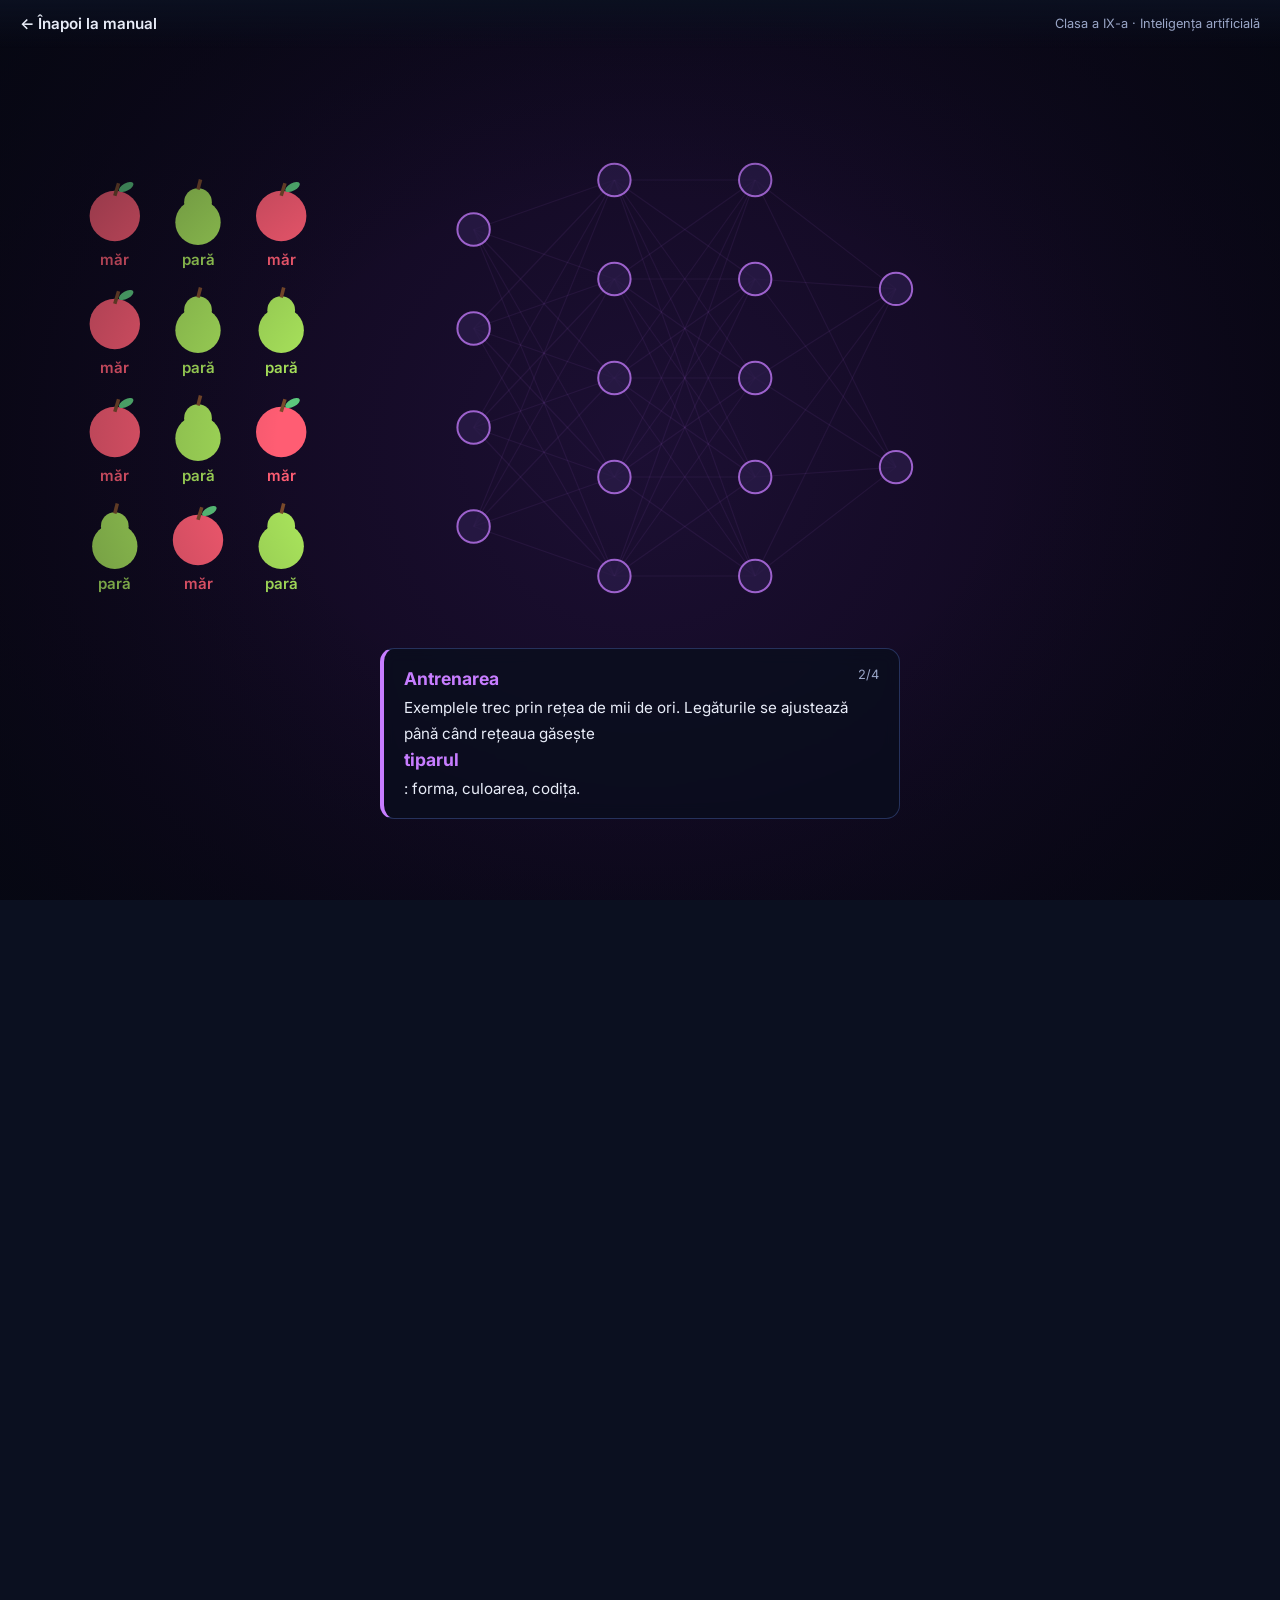
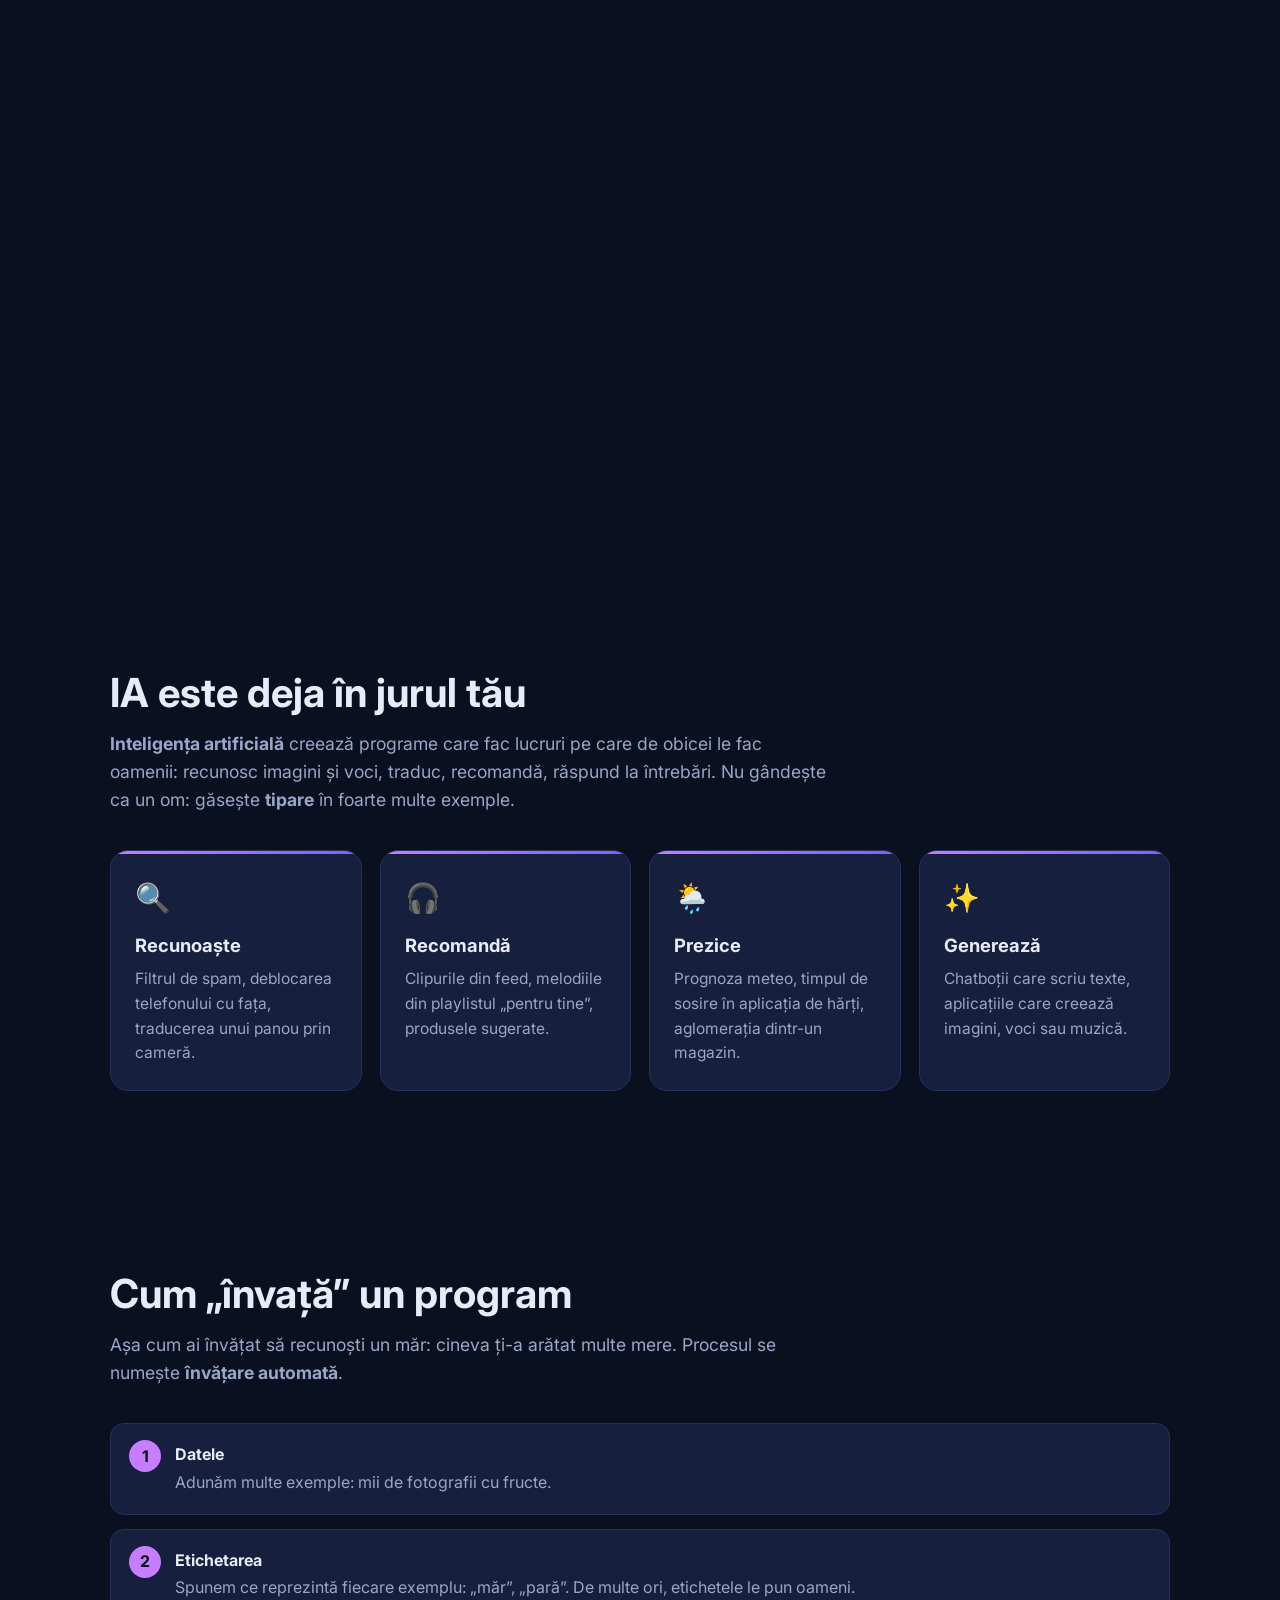
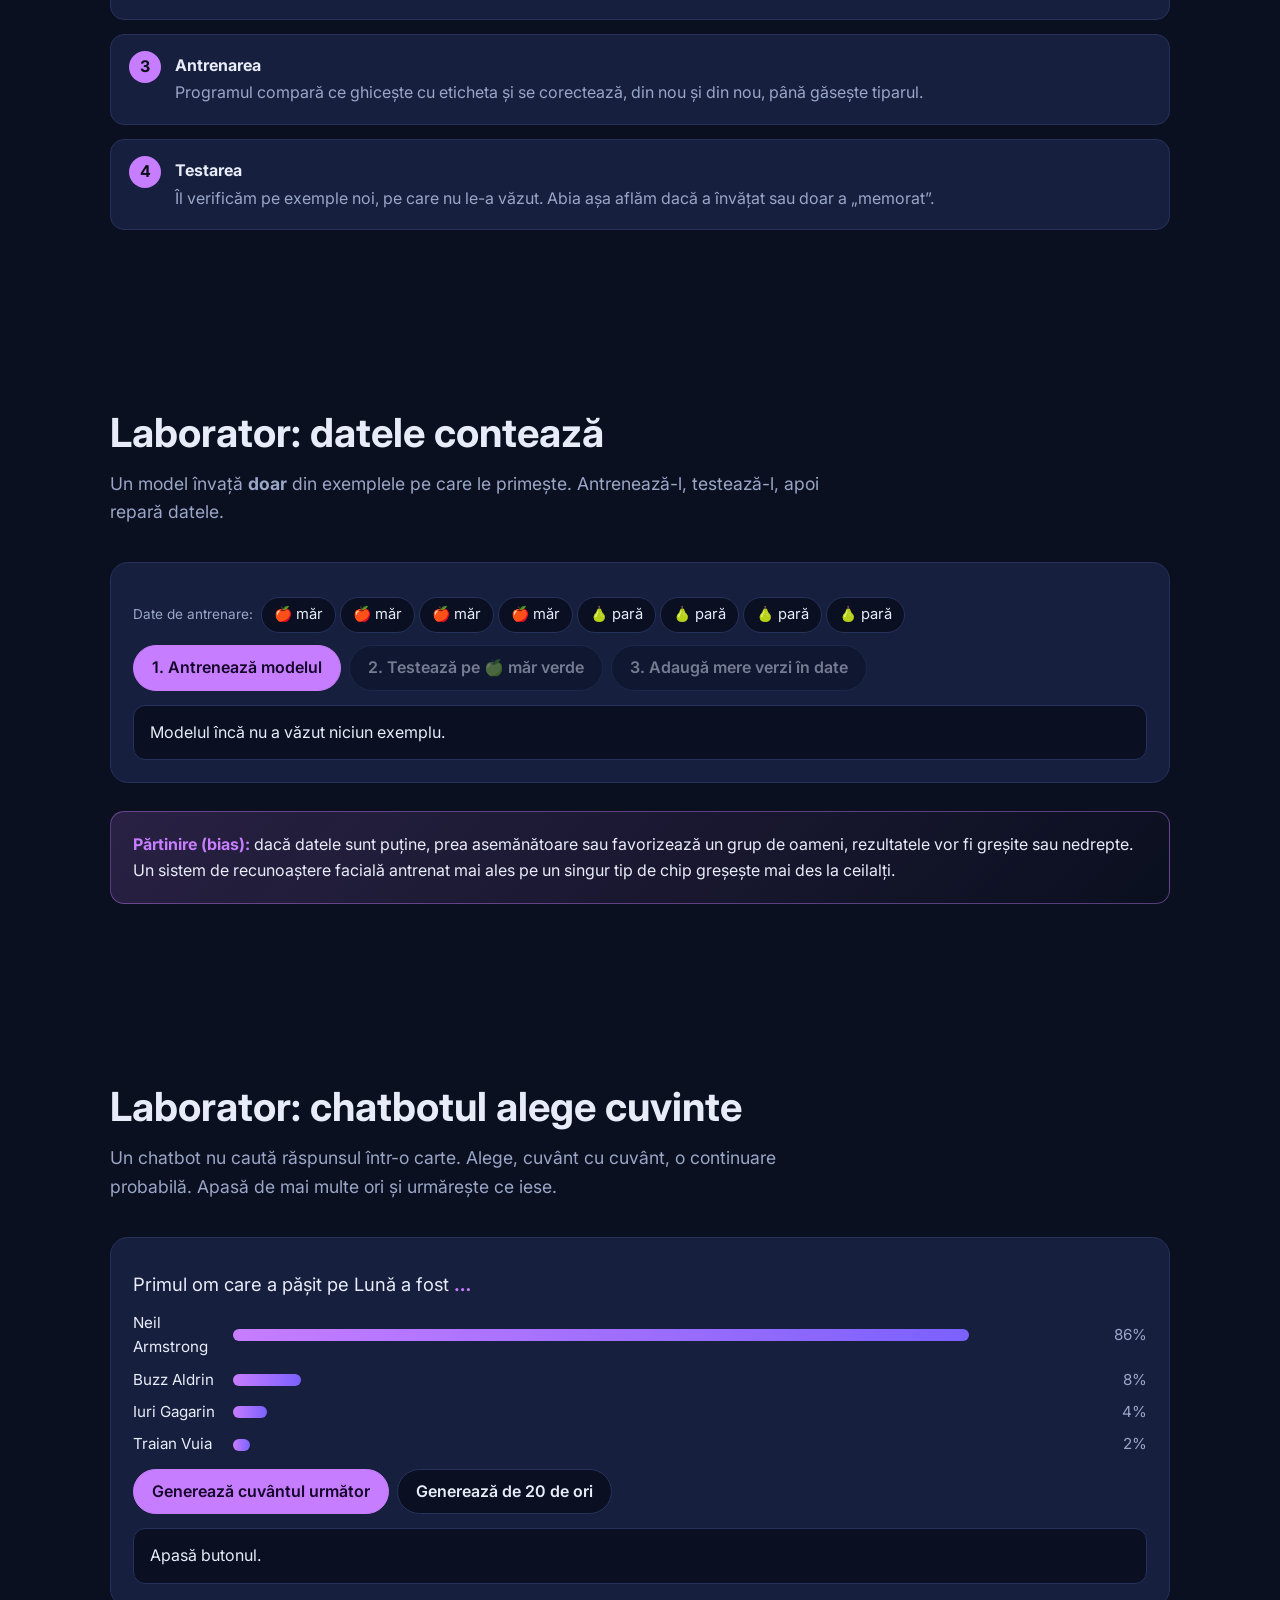
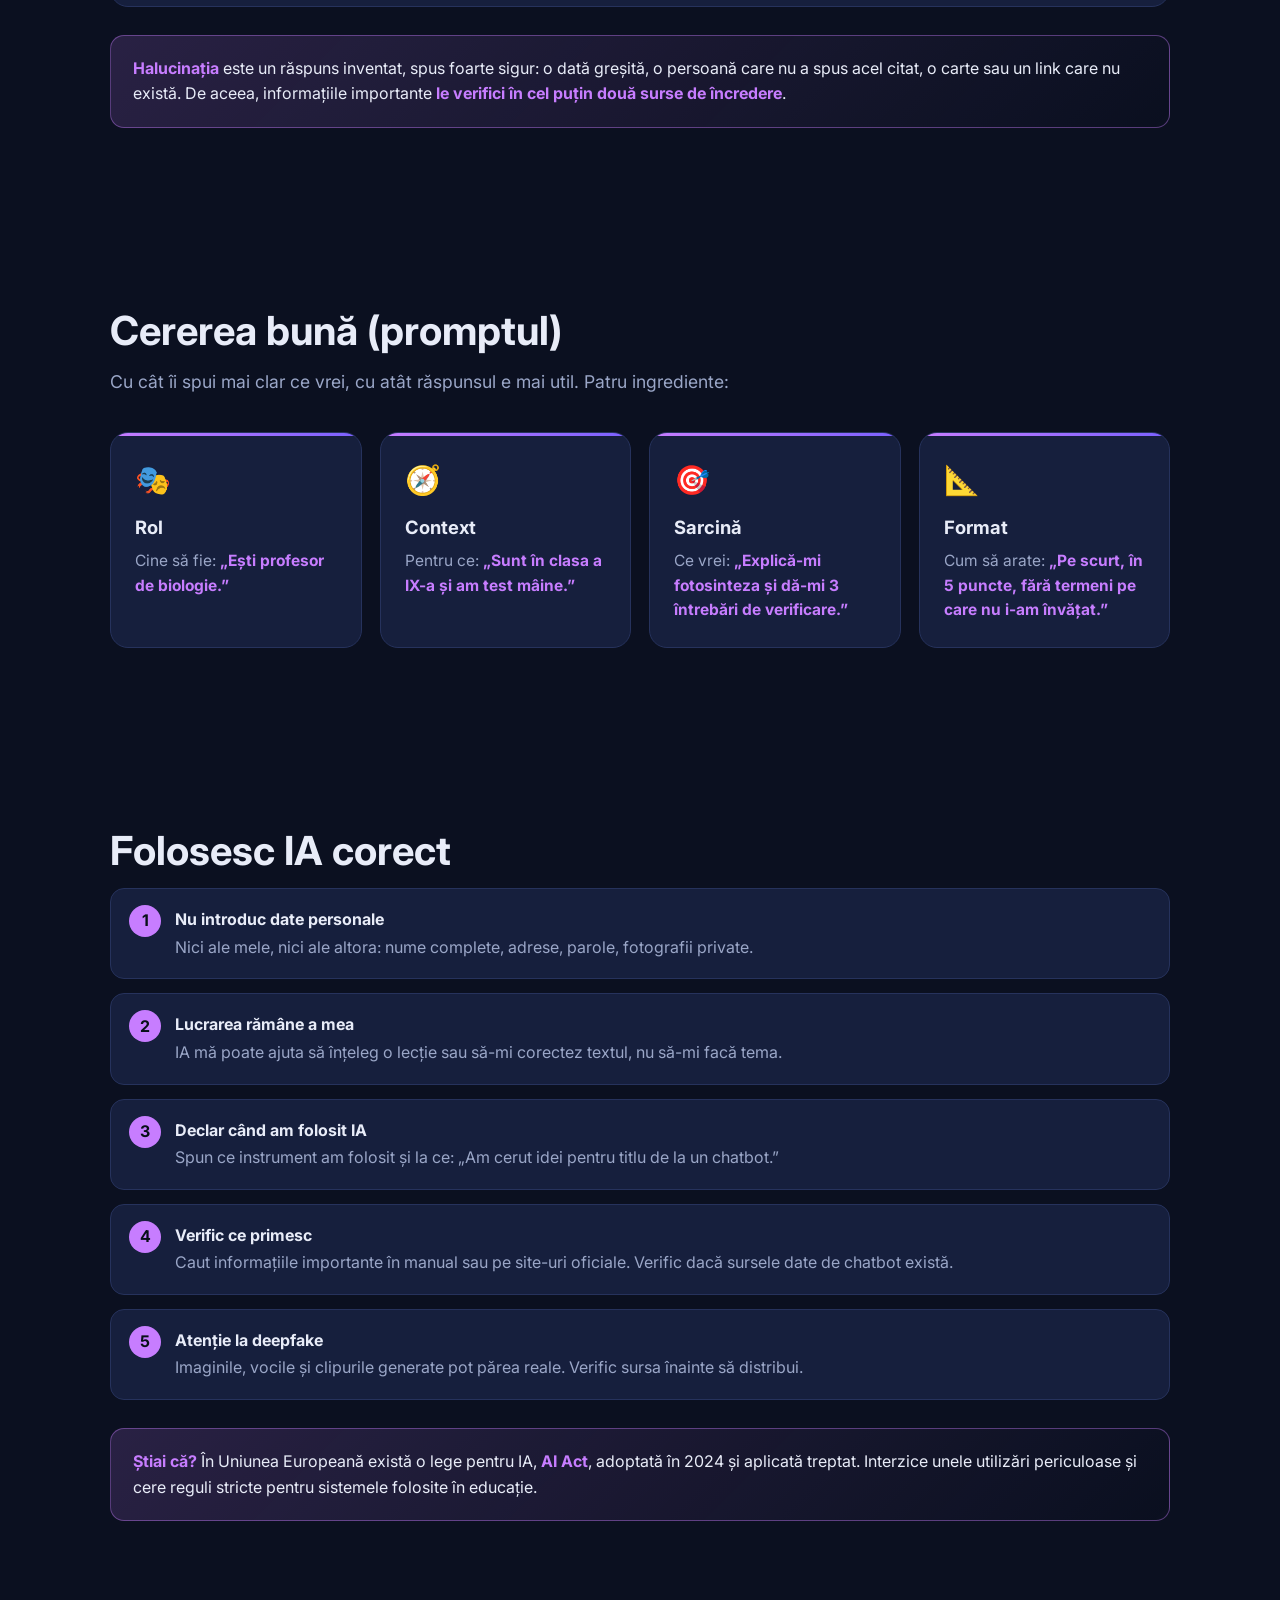
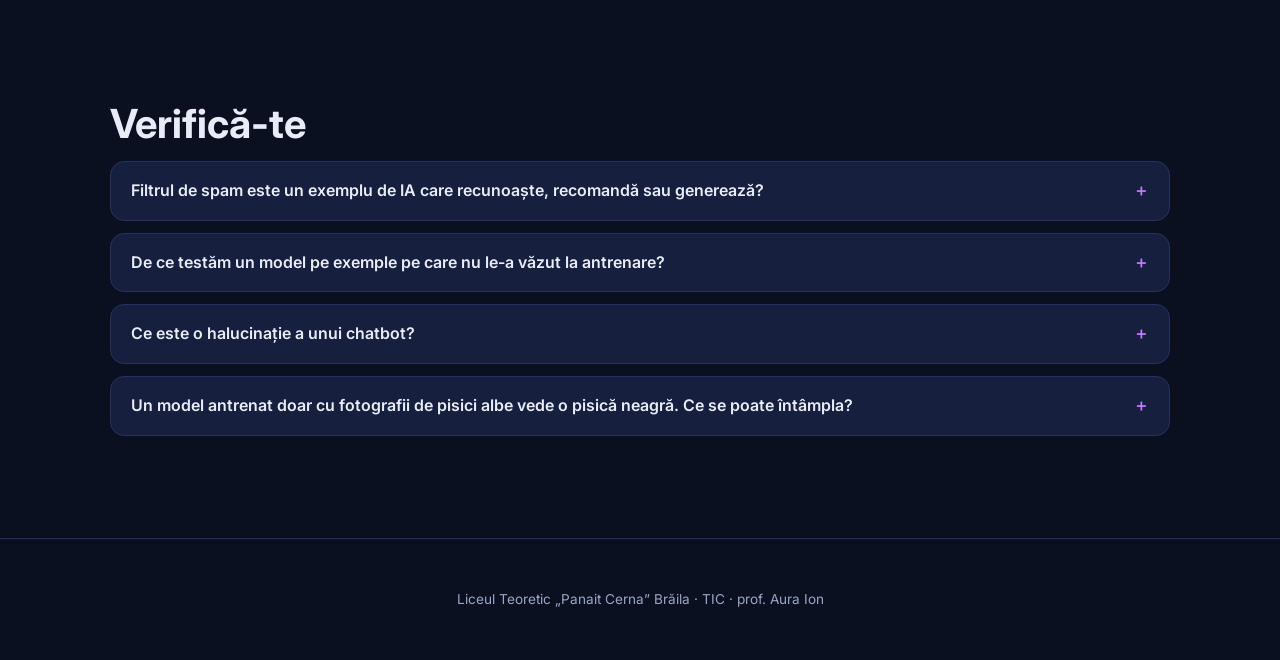
==== lectii/ia/index.html @ 6a7c89bc "Adaugă lecția animată Inteligența artificială (clasa a IX-a, U2) Co-Authored-By: Claude Opus 5.5 <no" ====
<!doctype html>
<html lang="ro">
<head>
<meta charset="utf-8">
<meta name="viewport" content="width=device-width,initial-scale=1">
<title>Inteligența artificială – Clasa a IX-a | TIC</title>
<meta name="description" content="Ce este IA, cum „învață” un program și cum folosim un chatbot inteligent și corect, explicate cu animație la scroll. TIC, clasa a IX-a, Liceul Teoretic „Panait Cerna” Brăila.">
<link rel="preconnect" href="https://fonts.googleapis.com">
<link href="https://fonts.googleapis.com/css2?family=Inter:wght@400;500;600;700;800&display=swap" rel="stylesheet">
<link rel="stylesheet" href="assets/style.css">
<style>
.lab{background:var(--card);border:1px solid var(--line);border-radius:var(--radius);padding:22px}
.lab h3{font-size:1.1rem;margin-bottom:6px}
.lab p{color:var(--muted)}
.row{display:flex;flex-wrap:wrap;gap:8px;margin:12px 0;align-items:center}
.row .lbl{font-size:.85rem;color:var(--muted);min-width:120px}
.chip{display:inline-flex;align-items:center;gap:6px;background:#0a0f22;border:1px solid var(--line);border-radius:99px;padding:5px 12px;font-size:.92rem}
.chip.new{border-color:var(--accent);animation:pop .4s}
@keyframes pop{from{transform:scale(.6);opacity:0}}
.lab button{font:inherit;font-weight:600;cursor:pointer;border-radius:99px;padding:9px 18px;border:1px solid var(--line);background:#0a0f22;color:var(--ink)}
.lab button:hover{border-color:var(--accent)}
.lab button.pri{background:var(--accent);border-color:var(--accent);color:#14062a}
.lab button:disabled{opacity:.45;cursor:default}
.lab button:focus-visible{outline:3px solid var(--accent);outline-offset:2px}
.out{margin-top:14px;padding:14px 16px;border-radius:12px;background:#0a0f22;border:1px solid var(--line);min-height:3em}
.out b{color:var(--accent)}
.sent{font-size:1.15rem;margin:10px 0}
.sent em{font-style:normal;color:var(--accent);font-weight:700}
.bars{display:grid;gap:8px;margin:12px 0}
.bar{display:grid;grid-template-columns:90px 1fr 48px;gap:10px;align-items:center;font-size:.95rem}
.bar i{display:block;height:12px;border-radius:99px;background:linear-gradient(90deg,var(--accent),var(--accent2))}
.bar s{text-decoration:none;text-align:right;color:var(--muted)}
.tally{color:var(--muted);font-size:.92rem}
.prompt .card p b{color:var(--accent)}
</style>
</head>
<body data-theme="ia">
<div class="progress"></div>
<header class="topbar"><a href="../../#u2">← Înapoi la manual</a><span class="tag">Clasa a IX-a · Inteligența artificială</span></header>

<section class="hero" aria-label="Animație: cum învață un program de inteligență artificială">
  <div class="hero-stage">
    <canvas aria-hidden="true"></canvas>
    <div class="hero-shade"></div>
    <div class="hero-title">
      <span class="kicker">TIC · Clasa a IX-a</span>
      <h1>Inteligența artificială pe înțelesul tuturor</h1>
      <p>Derulează și urmărește cum „învață” un program</p>
    </div>
    <div class="labels" data-for="canvas">
      <div class="label" data-at=".04,.27"><span class="num">1/4</span><b>Datele și etichetele</b><span>Programul primește multe exemple, fiecare cu răspunsul corect: „acesta e un măr”, „aceasta e o pară”.</span></div>
      <div class="label" data-at=".27,.52"><span class="num">2/4</span><b>Antrenarea</b><span>Exemplele trec prin rețea de mii de ori. Legăturile se ajustează până când rețeaua găsește <b>tiparul</b>: forma, culoarea, codița.</span></div>
      <div class="label" data-at=".52,.77"><span class="num">3/4</span><b>Predicția</b><span>Vine un exemplu nou, fără etichetă. Rețeaua nu „știe”, ci estimează: <b>măr, 92%</b>. Poate greși.</span></div>
      <div class="label" data-at=".77,1.01"><span class="num">4/4</span><b>Chatbotul: cuvânt cu cuvânt</b><span>Un chatbot alege, la fiecare pas, un cuvânt probabil. De obicei nimerește, dar uneori scrie sigur pe el ceva fals: o <b>halucinație</b>.</span></div>
    </div>
    <div class="scroll-hint">DERULEAZĂ ↓</div>
  </div>
</section>

<main>
  <section class="block">
    <h2 class="reveal">IA este deja în jurul tău</h2>
    <p class="lead reveal"><b>Inteligența artificială</b> creează programe care fac lucruri pe care de obicei le fac oamenii: recunosc imagini și voci, traduc, recomandă, răspund la întrebări. Nu gândește ca un om: găsește <b>tipare</b> în foarte multe exemple.</p>
    <div class="grid">
      <div class="card reveal"><div class="ico">🔍</div><h3>Recunoaște</h3><p>Filtrul de spam, deblocarea telefonului cu fața, traducerea unui panou prin cameră.</p></div>
      <div class="card reveal"><div class="ico">🎧</div><h3>Recomandă</h3><p>Clipurile din feed, melodiile din playlistul „pentru tine”, produsele sugerate.</p></div>
      <div class="card reveal"><div class="ico">🌦️</div><h3>Prezice</h3><p>Prognoza meteo, timpul de sosire în aplicația de hărți, aglomerația dintr-un magazin.</p></div>
      <div class="card reveal"><div class="ico">✨</div><h3>Generează</h3><p>Chatboții care scriu texte, aplicațiile care creează imagini, voci sau muzică.</p></div>
    </div>
  </section>

  <section class="block">
    <h2 class="reveal">Cum „învață” un program</h2>
    <p class="lead reveal">Așa cum ai învățat să recunoști un măr: cineva ți-a arătat multe mere. Procesul se numește <b>învățare automată</b>.</p>
    <ol class="steps reveal">
      <li><b>Datele</b><span>Adunăm multe exemple: mii de fotografii cu fructe.</span></li>
      <li><b>Etichetarea</b><span>Spunem ce reprezintă fiecare exemplu: „măr”, „pară”. De multe ori, etichetele le pun oameni.</span></li>
      <li><b>Antrenarea</b><span>Programul compară ce ghicește cu eticheta și se corectează, din nou și din nou, până găsește tiparul.</span></li>
      <li><b>Testarea</b><span>Îl verificăm pe exemple noi, pe care nu le-a văzut. Abia așa aflăm dacă a învățat sau doar a „memorat”.</span></li>
    </ol>
  </section>

  <section class="block">
    <h2 class="reveal">Laborator: datele contează</h2>
    <p class="lead reveal">Un model învață <b>doar</b> din exemplele pe care le primește. Antrenează-l, testează-l, apoi repară datele.</p>
    <div class="lab reveal" id="bias">
      <div class="row"><span class="lbl">Date de antrenare:</span><span id="bset"></span></div>
      <div class="row">
        <button type="button" class="pri" id="btrain">1. Antrenează modelul</button>
        <button type="button" id="btest" disabled>2. Testează pe 🍏 măr verde</button>
        <button type="button" id="bfix" disabled>3. Adaugă mere verzi în date</button>
      </div>
      <div class="out" id="bout" aria-live="polite">Modelul încă nu a văzut niciun exemplu.</div>
    </div>
    <div class="callout reveal"><b>Părtinire (bias):</b> dacă datele sunt puține, prea asemănătoare sau favorizează un grup de oameni, rezultatele vor fi greșite sau nedrepte. Un sistem de recunoaștere facială antrenat mai ales pe un singur tip de chip greșește mai des la ceilalți.</div>
  </section>

  <section class="block">
    <h2 class="reveal">Laborator: chatbotul alege cuvinte</h2>
    <p class="lead reveal">Un chatbot nu caută răspunsul într-o carte. Alege, cuvânt cu cuvânt, o continuare probabilă. Apasă de mai multe ori și urmărește ce iese.</p>
    <div class="lab reveal" id="nw">
      <div class="sent" id="nsent">Primul om care a pășit pe Lună a fost <em>…</em></div>
      <div class="bars" id="nbars"></div>
      <div class="row"><button type="button" class="pri" id="ngo">Generează cuvântul următor</button><button type="button" id="n10">Generează de 20 de ori</button></div>
      <div class="out" id="nout" aria-live="polite">Apasă butonul.</div>
      <p class="tally" id="ntally"></p>
    </div>
    <div class="callout reveal"><b>Halucinația</b> este un răspuns inventat, spus foarte sigur: o dată greșită, o persoană care nu a spus acel citat, o carte sau un link care nu există. De aceea, informațiile importante <b>le verifici în cel puțin două surse de încredere</b>.</div>
  </section>

  <section class="block prompt">
    <h2 class="reveal">Cererea bună (promptul)</h2>
    <p class="lead reveal">Cu cât îi spui mai clar ce vrei, cu atât răspunsul e mai util. Patru ingrediente:</p>
    <div class="grid">
      <div class="card reveal"><div class="ico">🎭</div><h3>Rol</h3><p>Cine să fie: <b>„Ești profesor de biologie.”</b></p></div>
      <div class="card reveal"><div class="ico">🧭</div><h3>Context</h3><p>Pentru ce: <b>„Sunt în clasa a IX-a și am test mâine.”</b></p></div>
      <div class="card reveal"><div class="ico">🎯</div><h3>Sarcină</h3><p>Ce vrei: <b>„Explică-mi fotosinteza și dă-mi 3 întrebări de verificare.”</b></p></div>
      <div class="card reveal"><div class="ico">📐</div><h3>Format</h3><p>Cum să arate: <b>„Pe scurt, în 5 puncte, fără termeni pe care nu i-am învățat.”</b></p></div>
    </div>
  </section>

  <section class="block">
    <h2 class="reveal">Folosesc IA corect</h2>
    <ol class="steps reveal">
      <li><b>Nu introduc date personale</b><span>Nici ale mele, nici ale altora: nume complete, adrese, parole, fotografii private.</span></li>
      <li><b>Lucrarea rămâne a mea</b><span>IA mă poate ajuta să înțeleg o lecție sau să-mi corectez textul, nu să-mi facă tema.</span></li>
      <li><b>Declar când am folosit IA</b><span>Spun ce instrument am folosit și la ce: „Am cerut idei pentru titlu de la un chatbot.”</span></li>
      <li><b>Verific ce primesc</b><span>Caut informațiile importante în manual sau pe site-uri oficiale. Verific dacă sursele date de chatbot există.</span></li>
      <li><b>Atenție la deepfake</b><span>Imaginile, vocile și clipurile generate pot părea reale. Verific sursa înainte să distribui.</span></li>
    </ol>
    <div class="callout reveal"><b>Știai că?</b> În Uniunea Europeană există o lege pentru IA, <b>AI Act</b>, adoptată în 2024 și aplicată treptat. Interzice unele utilizări periculoase și cere reguli stricte pentru sistemele folosite în educație.</div>
  </section>

  <section class="block">
    <h2 class="reveal">Verifică-te</h2>
    <details class="q reveal"><summary>Filtrul de spam este un exemplu de IA care recunoaște, recomandă sau generează?</summary><p>Recunoaște (clasifică): pune fiecare mesaj în categoria „spam” sau „mesaj normal”, pe baza tiparelor învățate.</p></details>
    <details class="q reveal"><summary>De ce testăm un model pe exemple pe care nu le-a văzut la antrenare?</summary><p>Ca să aflăm dacă a învățat tiparul sau doar a memorat exemplele. Un model bun trebuie să funcționeze pe date noi.</p></details>
    <details class="q reveal"><summary>Ce este o halucinație a unui chatbot?</summary><p>Un răspuns inventat care sună convingător: date, citate sau surse care nu există. Se descoperă verificând în surse de încredere.</p></details>
    <details class="q reveal"><summary>Un model antrenat doar cu fotografii de pisici albe vede o pisică neagră. Ce se poate întâmpla?</summary><p>Poate să nu o recunoască drept pisică. Datele de antrenare nu au fost variate: este un exemplu de părtinire (bias).</p></details>
  </section>
</main>
<footer>Liceul Teoretic „Panait Cerna” Brăila · TIC · prof. Aura Ion</footer>
<script src="assets/scenes.js"></script>
<script src="assets/main.js"></script>
<script>
// Laborator 1: datele contează (modelul „învață” că verde = pară)
(function(){
  const set=document.getElementById('bset'), out=document.getElementById('bout');
  const bt=document.getElementById('btrain'), bs=document.getElementById('btest'), bf=document.getElementById('bfix');
  let data=[['🍎','măr'],['🍎','măr'],['🍎','măr'],['🍎','măr'],['🍐','pară'],['🍐','pară'],['🍐','pară'],['🍐','pară']], fixed=false, trained=false;
  function draw(nw){set.innerHTML=data.map((d,i)=>`<span class="chip${nw&&i>=data.length-nw?' new':''}">${d[0]} ${d[1]}</span>`).join(' ');}
  draw();
  bt.onclick=()=>{trained=true;bs.disabled=false;
    out.innerHTML=fixed
      ?'Antrenare gata. Modelul a observat că <b>forma</b> deosebește merele de pere: rotund = măr, alungit = pară.'
      :'Antrenare gata. Modelul a observat că toate merele sunt <b>roșii</b>, iar toate perele <b>verzi</b>. Pentru el, regula este simplă: culoarea.';};
  bs.onclick=()=>{
    out.innerHTML=fixed
      ?'🍏 → <b>măr (89%)</b>. Corect! Cu date variate, modelul a învățat tiparul potrivit.'
      :'🍏 → <b>pară (81%)</b>. Greșit! Modelul n-a văzut niciodată un măr verde, așa că a ales după culoare. Problema nu e modelul, ci datele.';
    bf.disabled=fixed;};
  bf.onclick=()=>{fixed=true;data=data.concat([['🍏','măr'],['🍏','măr'],['🍏','măr']]);draw(3);bf.disabled=true;bs.disabled=true;trained=false;
    out.innerHTML='Am adăugat 3 mere verzi. Datele s-au schimbat, deci modelul trebuie <b>antrenat din nou</b>.';};
})();
// Laborator 2: cuvântul următor, ales după probabilitate
(function(){
  const C=[['Neil Armstrong',.86,true],['Buzz Aldrin',.08,false],['Iuri Gagarin',.04,false],['Traian Vuia',.02,false]];
  const bars=document.getElementById('nbars'), sent=document.getElementById('nsent').querySelector('em');
  const out=document.getElementById('nout'), tal=document.getElementById('ntally');
  bars.innerHTML=C.map(c=>`<div class="bar"><span>${c[0]}</span><i style="width:${c[1]*100}%"></i><s>${Math.round(c[1]*100)}%</s></div>`).join('');
  let n=0,bad=0;
  function pick(){let r=Math.random(),i=0;while(i<C.length-1&&r>=C[i][1]){r-=C[i][1];i++;}return C[i];}
  function one(){const c=pick();n++;if(!c[2])bad++;sent.textContent=c[0]+'.';
    out.innerHTML=c[2]?'Răspuns corect, ales pentru că era cel mai probabil.'
      :`<b>Halucinație!</b> „${c[0]}” a avut o șansă mică, dar a fost ales. Chatbotul ar fi scris-o la fel de sigur pe el.`;
    tal.textContent=`Încercări: ${n} · răspunsuri greșite: ${bad} (${Math.round(bad/n*100)}%)`;}
  document.getElementById('ngo').onclick=one;
  document.getElementById('n10').onclick=()=>{for(let i=0;i<20;i++)one();};
})();
</script>
</body>
</html>
---- lectii/ia/assets/style.css ----
/* Motor comun – site-uri TIC cu hero animat la scroll
   Liceul Teoretic „Panait Cerna" Brăila */
:root{
  --bg:#0b1020; --bg2:#121a33; --ink:#e8ecf8; --muted:#9aa6c7;
  --accent:#4cc9f0; --accent2:#7b61ff; --card:#161f3d; --line:#26325c;
  --radius:18px;
}
*{box-sizing:border-box;margin:0;padding:0}
html{scroll-behavior:smooth}
body{background:var(--bg);color:var(--ink);font-family:"Inter",system-ui,-apple-system,"Segoe UI",Roboto,sans-serif;line-height:1.6;-webkit-font-smoothing:antialiased}
a{color:var(--accent)}
img{max-width:100%}

/* Teme pe clase */
body[data-theme="hardware"]{--accent:#4cc9f0;--accent2:#3a86ff}
body[data-theme="retele"]{--accent:#00f5d4;--accent2:#00bbf9}
body[data-theme="date"]{--accent:#80ed99;--accent2:#38b000}
body[data-theme="web"]{--accent:#ffbe0b;--accent2:#fb5607}
body[data-theme="securitate"]{--accent:#ff4d6d;--accent2:#c9184a}
body[data-theme="ia"]{--accent:#c77dff;--accent2:#7b61ff}

/* Bara de sus */
.topbar{position:fixed;inset:0 0 auto 0;z-index:50;display:flex;align-items:center;justify-content:space-between;gap:12px;padding:12px 20px;background:linear-gradient(var(--bg),transparent)}
.topbar a{color:var(--ink);text-decoration:none;font-weight:600;font-size:.95rem}
.topbar .tag{font-size:.8rem;color:var(--muted)}
.progress{position:fixed;left:0;top:0;height:3px;width:0;background:linear-gradient(90deg,var(--accent),var(--accent2));z-index:60}

/* HERO lipit la scroll */
.hero{position:relative;height:420vh}
.hero-stage{position:sticky;top:0;height:100vh;height:100svh;overflow:hidden}
.hero canvas,.hero video{position:absolute;inset:0;width:100%;height:100%;object-fit:cover;display:block}
.hero video{opacity:0;transition:opacity .6s}
.hero.has-video video{opacity:1}
.hero.has-video canvas{opacity:0}
.hero-shade{position:absolute;inset:0;background:radial-gradient(ellipse at center,transparent 40%,rgba(5,8,18,.75));pointer-events:none}
.hero-title{position:absolute;left:0;right:0;top:50%;transform:translateY(-50%);text-align:center;padding:0 16px;transition:opacity .4s,transform .4s}
.hero-title .kicker{display:inline-block;font-size:.8rem;letter-spacing:.18em;text-transform:uppercase;color:var(--accent);border:1px solid var(--accent);padding:4px 12px;border-radius:99px;margin-bottom:16px;background:rgba(0,0,0,.35)}
.hero-title h1{font-size:clamp(2.2rem,7vw,5rem);line-height:1.05;font-weight:800;letter-spacing:-.02em;text-shadow:0 4px 30px rgba(0,0,0,.6)}
.hero-title p{margin-top:14px;color:var(--muted);font-size:clamp(1rem,2.2vw,1.25rem);text-shadow:0 2px 12px rgba(0,0,0,.8)}
.hero.scrolled .hero-title{opacity:0;transform:translateY(-60%)}
.scroll-hint{position:absolute;bottom:28px;left:50%;transform:translateX(-50%);font-size:.8rem;color:var(--muted);letter-spacing:.1em;animation:bob 1.8s infinite}
.hero.scrolled .scroll-hint{opacity:0}
@keyframes bob{50%{transform:translate(-50%,6px)}}

/* Etichete care apar la scroll */
.labels{position:absolute;left:16px;right:16px;bottom:9vh;display:flex;justify-content:center;pointer-events:none}
.label{position:absolute;bottom:0;left:50%;max-width:520px;width:100%;background:rgba(10,14,30,.82);backdrop-filter:blur(8px);border:1px solid var(--line);border-left:4px solid var(--accent);border-radius:14px;padding:16px 20px;opacity:0;transform:translate(-50%,24px);transition:opacity .45s,transform .45s}
.label.on{opacity:1;transform:translate(-50%,0)}
.label b{display:block;color:var(--accent);font-size:1.1rem;margin-bottom:2px}
.label span{color:var(--ink);font-size:.95rem}
.label .num{float:right;color:var(--muted);font-size:.8rem}

/* Conținut */
main{position:relative;z-index:2;background:var(--bg)}
section.block{max-width:1100px;margin:0 auto;padding:90px 20px}
section.block h2{font-size:clamp(1.6rem,4vw,2.5rem);line-height:1.15;margin-bottom:14px}
section.block > p.lead{color:var(--muted);max-width:720px;font-size:1.1rem;margin-bottom:36px}
.grid{display:grid;grid-template-columns:repeat(auto-fit,minmax(240px,1fr));gap:18px}
.card{background:var(--card);border:1px solid var(--line);border-radius:var(--radius);padding:24px;position:relative;overflow:hidden}
.card::before{content:"";position:absolute;inset:0 0 auto 0;height:3px;background:linear-gradient(90deg,var(--accent),var(--accent2))}
.card .ico{font-size:1.8rem;margin-bottom:10px}
.card h3{font-size:1.15rem;margin-bottom:6px}
.card p{color:var(--muted);font-size:.97rem}
.card code,.block code{background:#0a0f22;border:1px solid var(--line);padding:1px 6px;border-radius:6px;font-size:.9em;color:var(--accent)}
.steps{counter-reset:s;display:grid;gap:14px}
.steps li{list-style:none;counter-increment:s;background:var(--card);border:1px solid var(--line);border-radius:14px;padding:18px 20px 18px 64px;position:relative}
.steps li::before{content:counter(s);position:absolute;left:18px;top:16px;width:32px;height:32px;border-radius:50%;display:grid;place-items:center;font-weight:700;background:var(--accent);color:#081018}
.steps li b{display:block;margin-bottom:2px}
.steps li span{color:var(--muted)}
.callout{margin-top:28px;padding:20px 22px;border-radius:14px;background:linear-gradient(135deg,color-mix(in srgb,var(--accent) 16%,transparent),transparent);border:1px solid color-mix(in srgb,var(--accent) 40%,transparent)}
.callout b{color:var(--accent)}

/* Întrebări de verificare */
details.q{background:var(--card);border:1px solid var(--line);border-radius:14px;padding:16px 20px;margin-bottom:12px}
details.q summary{cursor:pointer;font-weight:600;list-style:none}
details.q summary::after{content:"＋";float:right;color:var(--accent)}
details.q[open] summary::after{content:"－"}
details.q p{margin-top:10px;color:var(--muted)}

footer{text-align:center;color:var(--muted);font-size:.85rem;padding:50px 20px;border-top:1px solid var(--line)}
footer a{color:var(--muted)}

/* Animații de apariție */
.reveal{opacity:0;transform:translateY(28px);transition:opacity .7s ease,transform .7s ease}
.reveal.in{opacity:1;transform:none}
.grid .reveal:nth-child(2){transition-delay:.08s}
.grid .reveal:nth-child(3){transition-delay:.16s}
.grid .reveal:nth-child(4){transition-delay:.24s}

/* Pagina de start */
.home-hero{min-height:70vh;display:grid;place-items:center;text-align:center;padding:120px 20px 40px;background:radial-gradient(ellipse at top,#1b2650,var(--bg) 70%)}
.home-hero h1{font-size:clamp(2.2rem,6vw,4.2rem);line-height:1.05;font-weight:800}
.home-hero p{color:var(--muted);margin-top:14px;font-size:1.15rem}
.tiles{display:grid;grid-template-columns:repeat(auto-fit,minmax(260px,1fr));gap:18px}
.tile{display:block;text-decoration:none;color:var(--ink);background:var(--card);border:1px solid var(--line);border-radius:var(--radius);padding:26px;transition:transform .25s,border-color .25s}
.tile:hover{transform:translateY(-4px);border-color:var(--c)}
.tile .cls{font-size:.78rem;letter-spacing:.14em;text-transform:uppercase;color:var(--c)}
.tile h3{font-size:1.35rem;margin:6px 0}
.tile p{color:var(--muted);font-size:.95rem}

@media (prefers-reduced-motion:reduce){
  .hero{height:auto}
  .hero-stage{position:relative;height:80vh}
  .labels{position:relative;bottom:auto;left:auto;right:auto;flex-direction:column;gap:10px;padding:20px;background:var(--bg)}
  .label{position:relative;left:auto;opacity:1;transform:none}
  .reveal{opacity:1;transform:none;transition:none}
  .scroll-hint{display:none}
}
@media (max-width:640px){
  .label{padding:13px 16px}
  section.block{padding:64px 16px}
}

/* Două seturi de etichete: pentru clip video și pentru animația din cod */
.hero.has-video .labels[data-for="canvas"],
.hero:not(.has-video) .labels[data-for="video"]{display:none}

/* Fotografie în lecție */
figure.photo{margin:0 0 22px;border-radius:var(--radius);overflow:hidden;border:1px solid var(--line);background:var(--card)}
figure.photo img{display:block;width:100%;height:auto}
figure.photo figcaption{padding:12px 18px;color:var(--muted);font-size:.9rem}
.grid > details.q{margin-bottom:0}
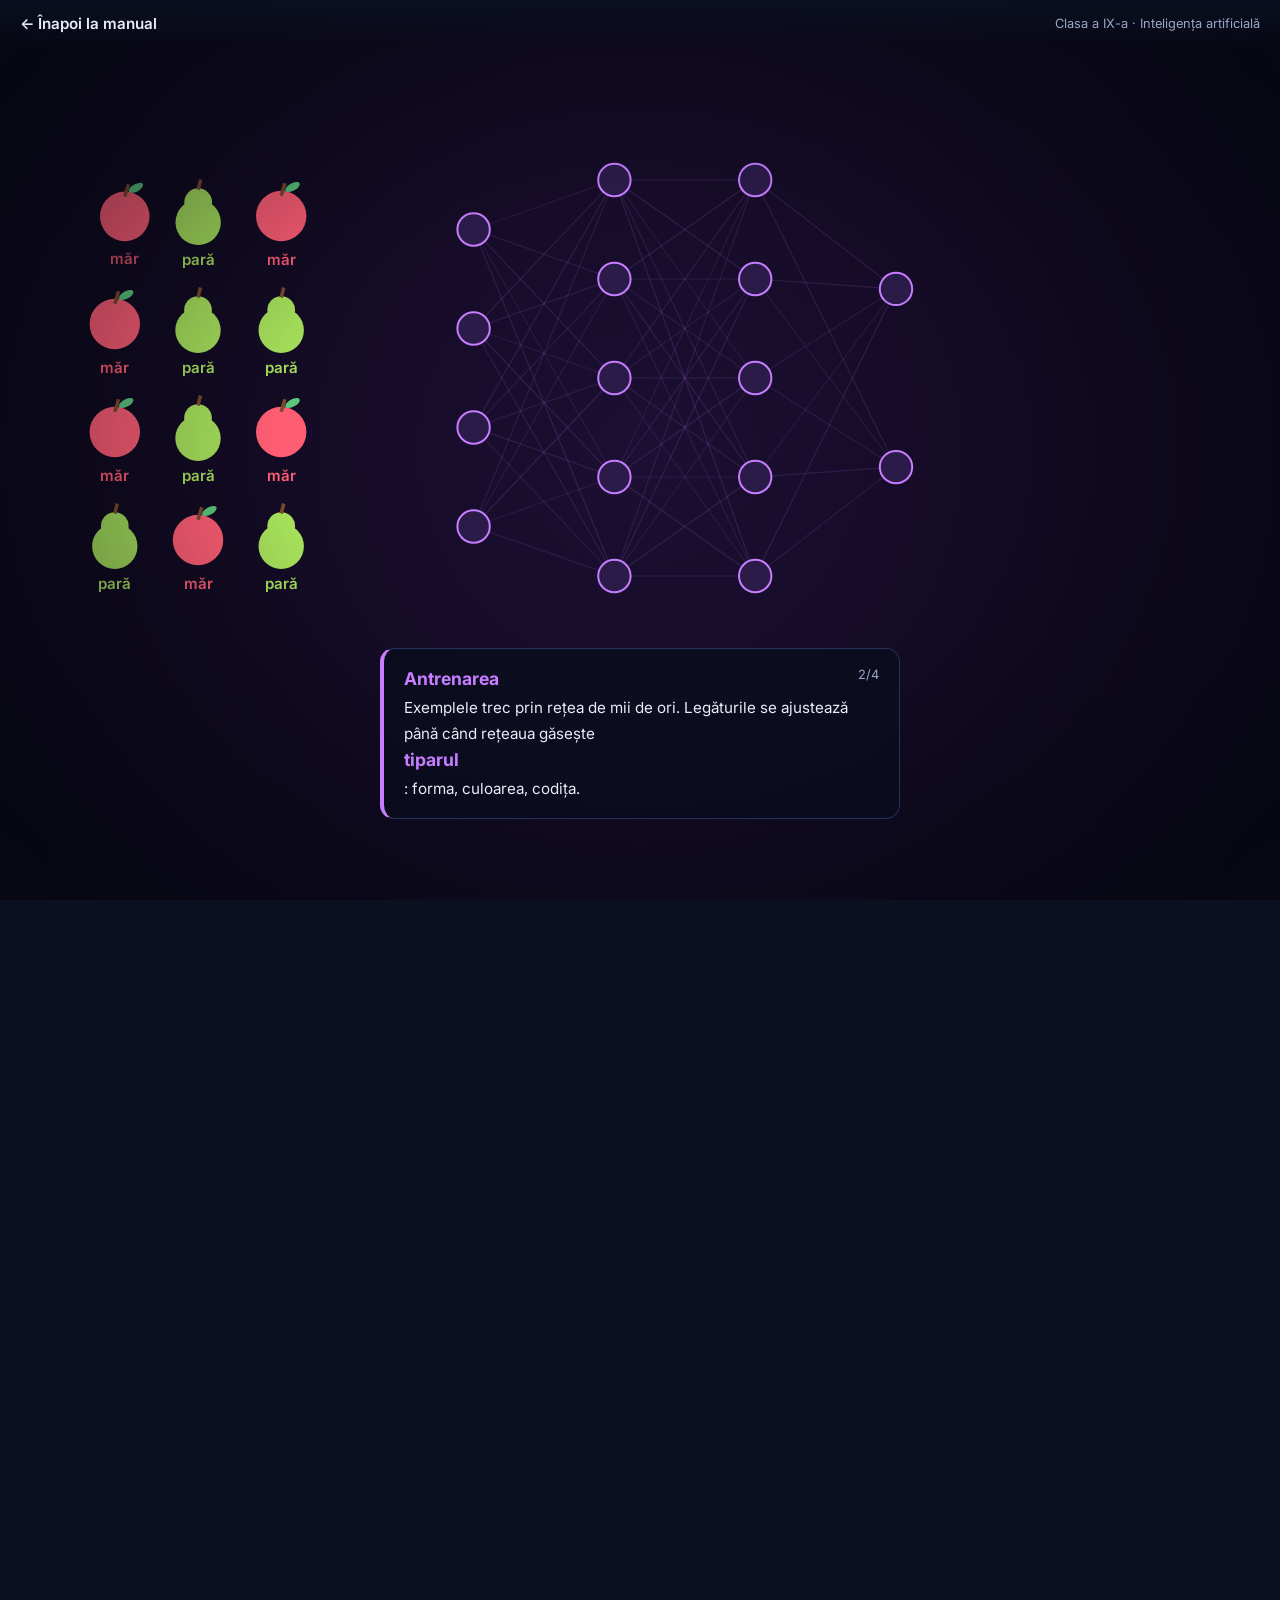
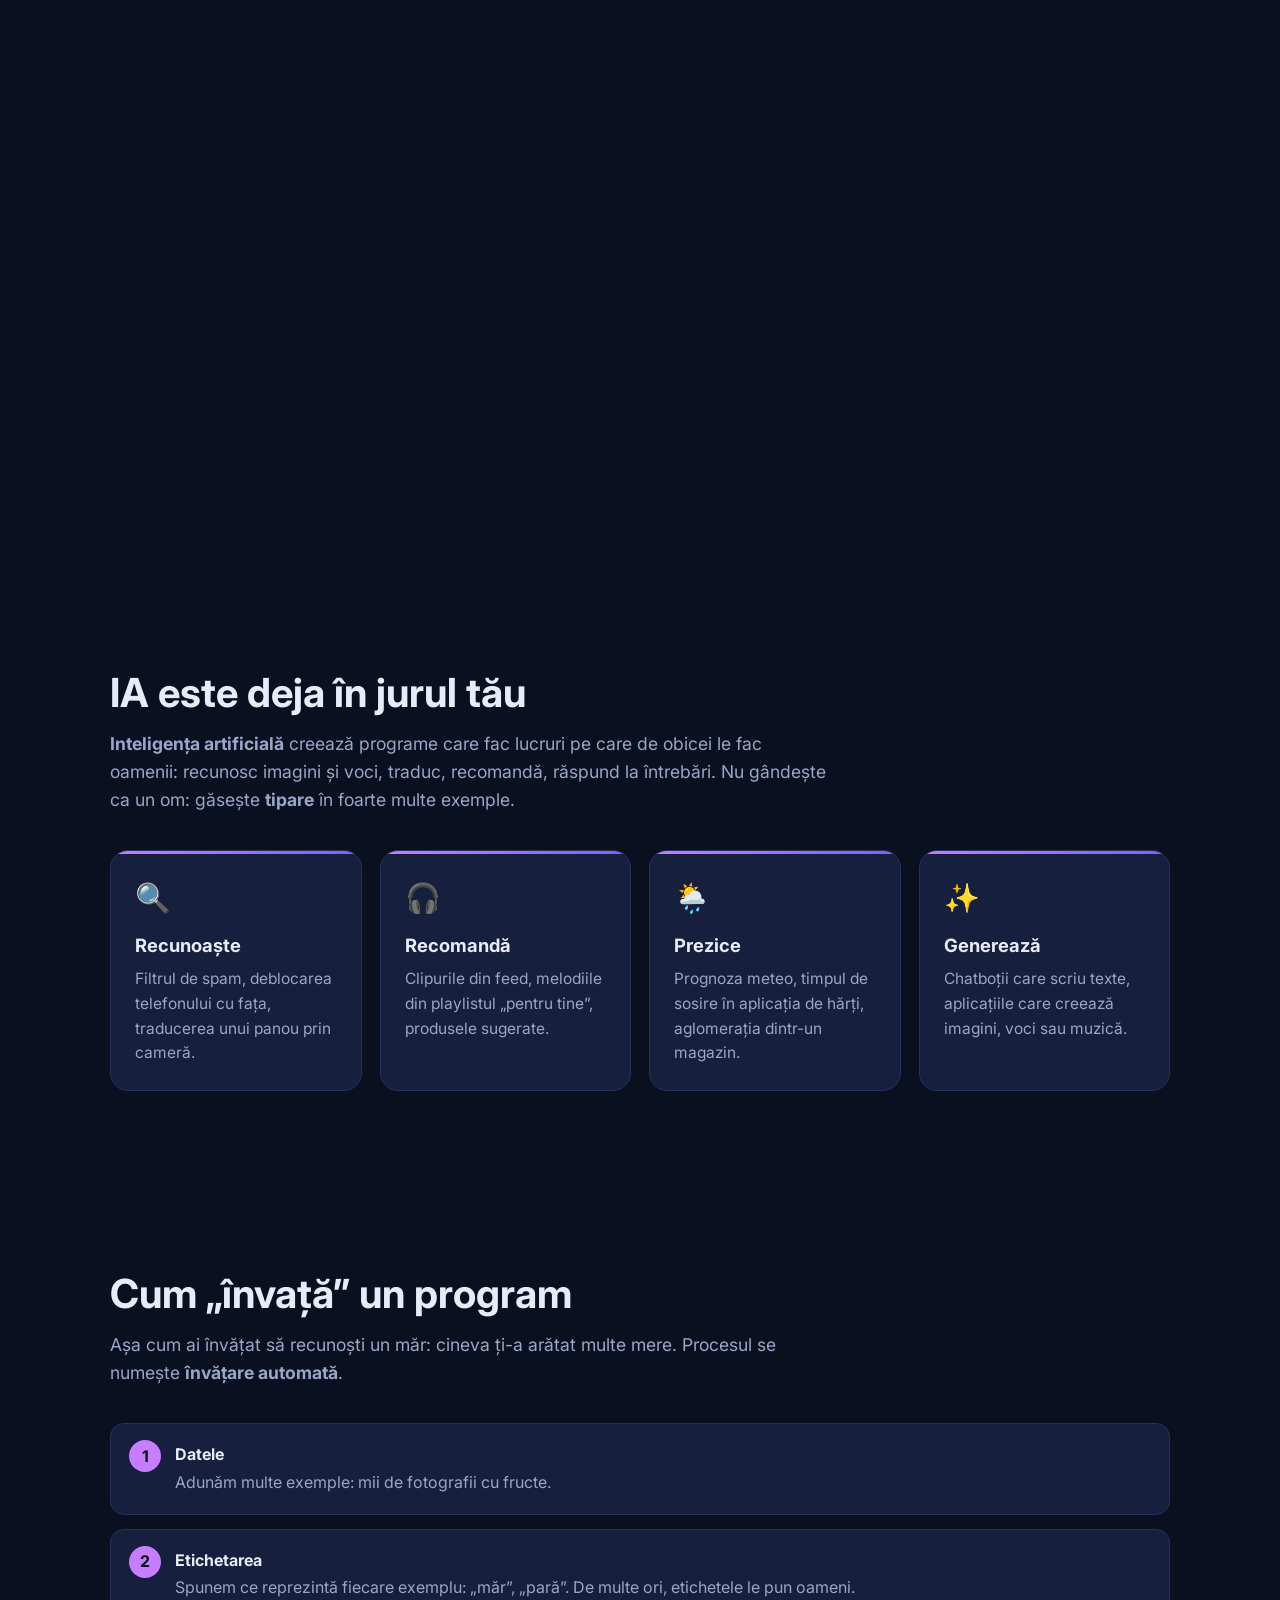
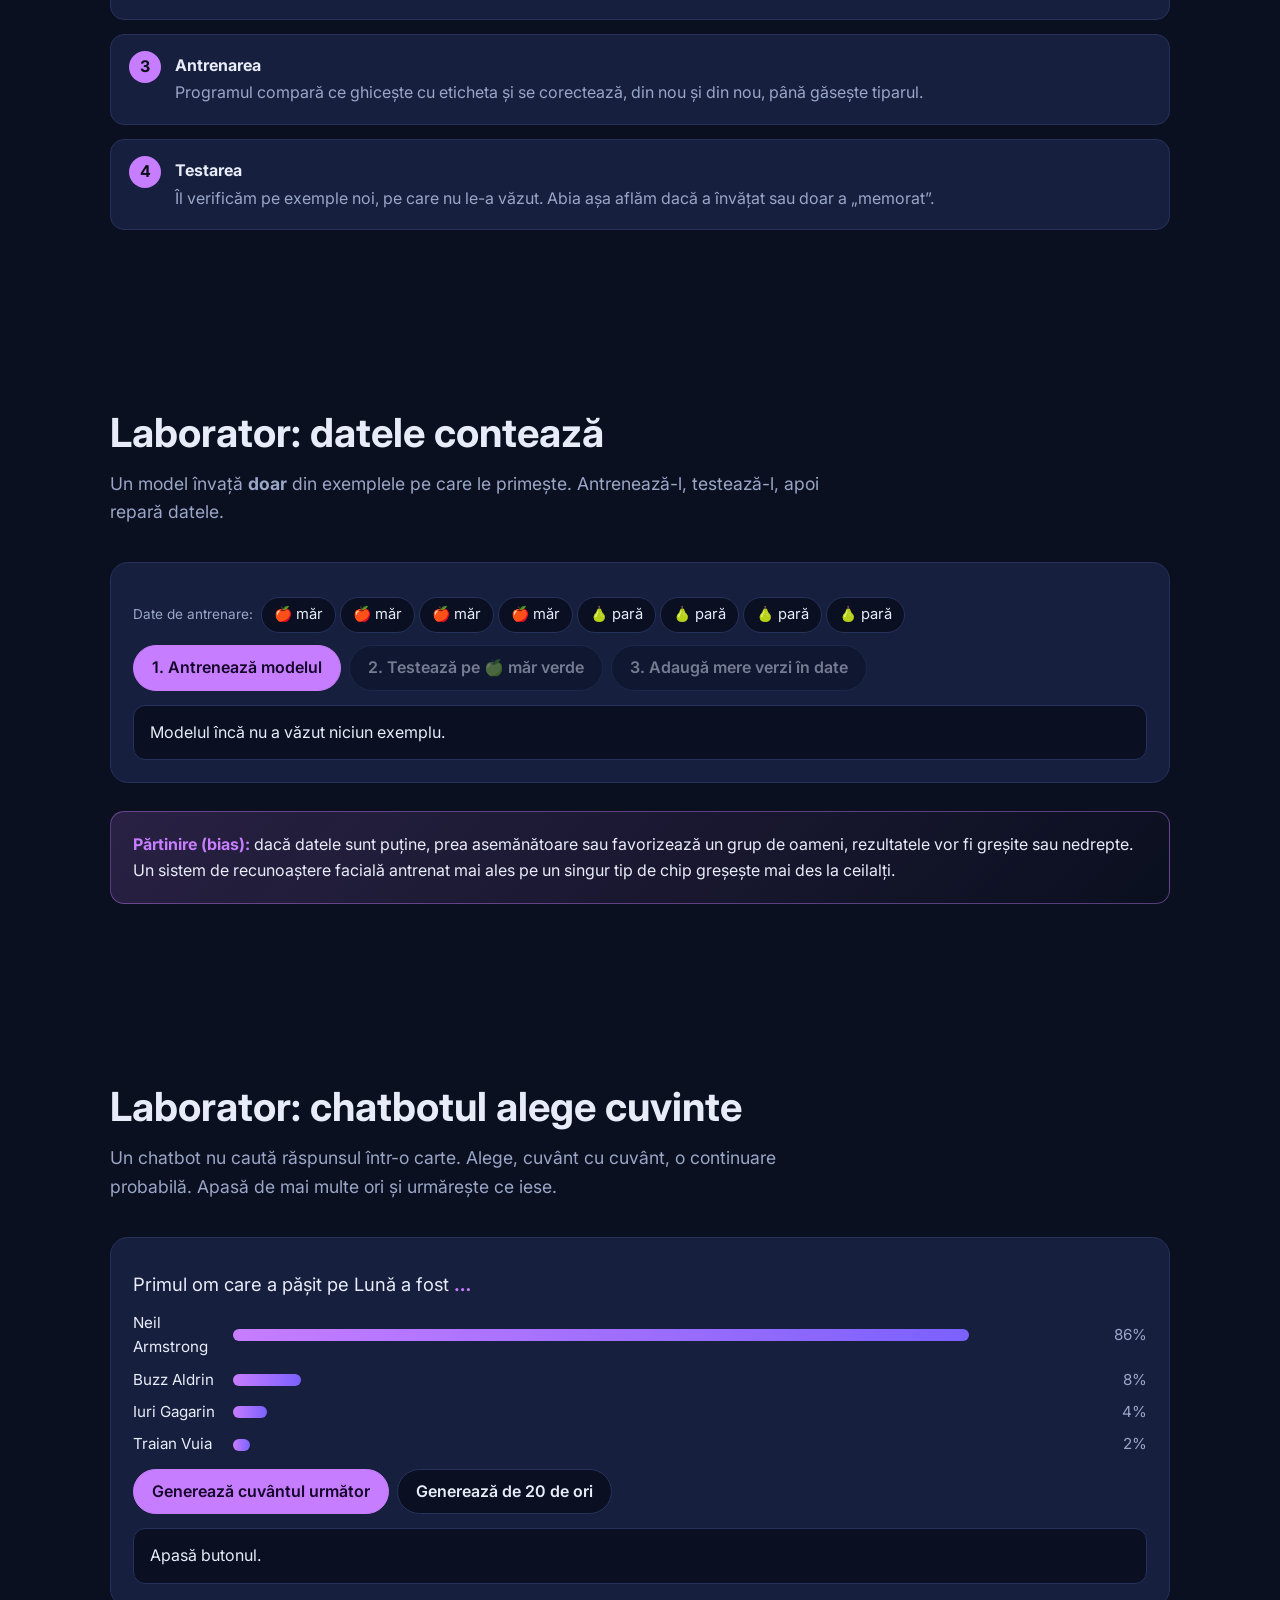
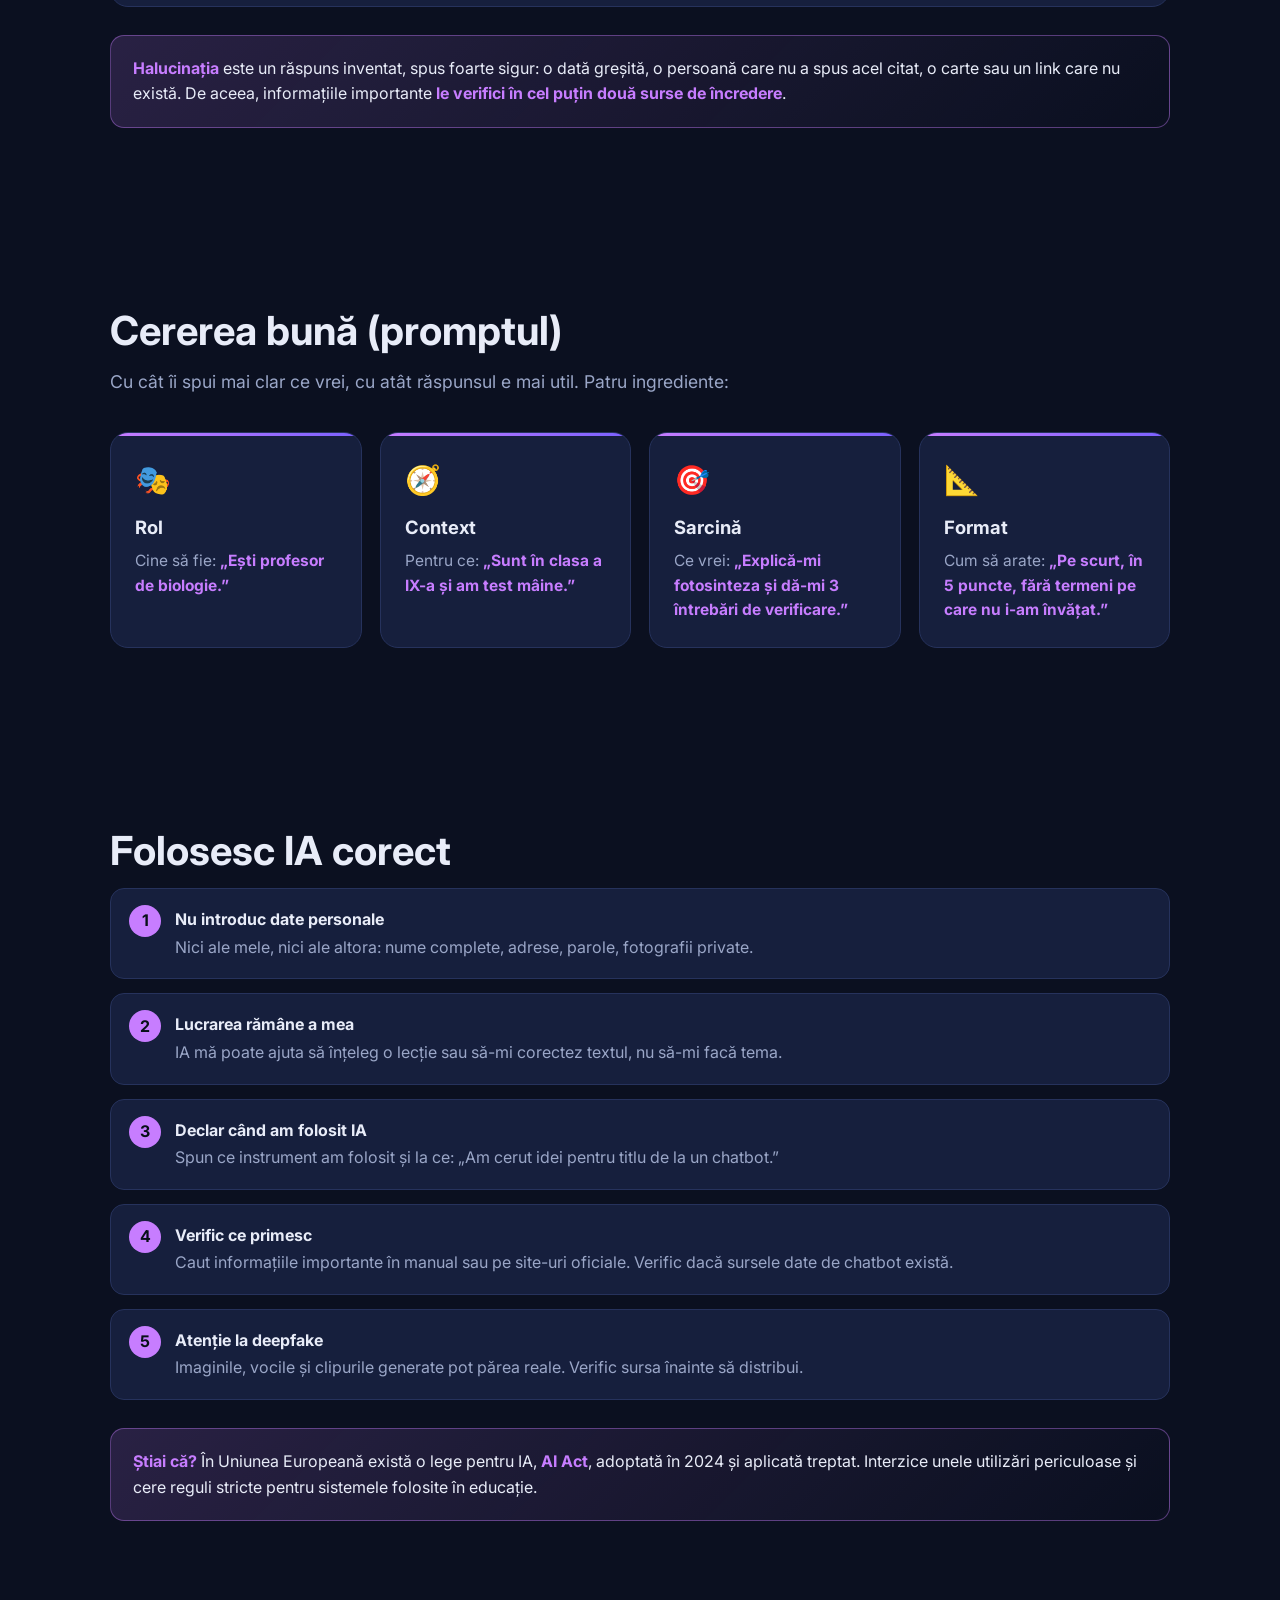
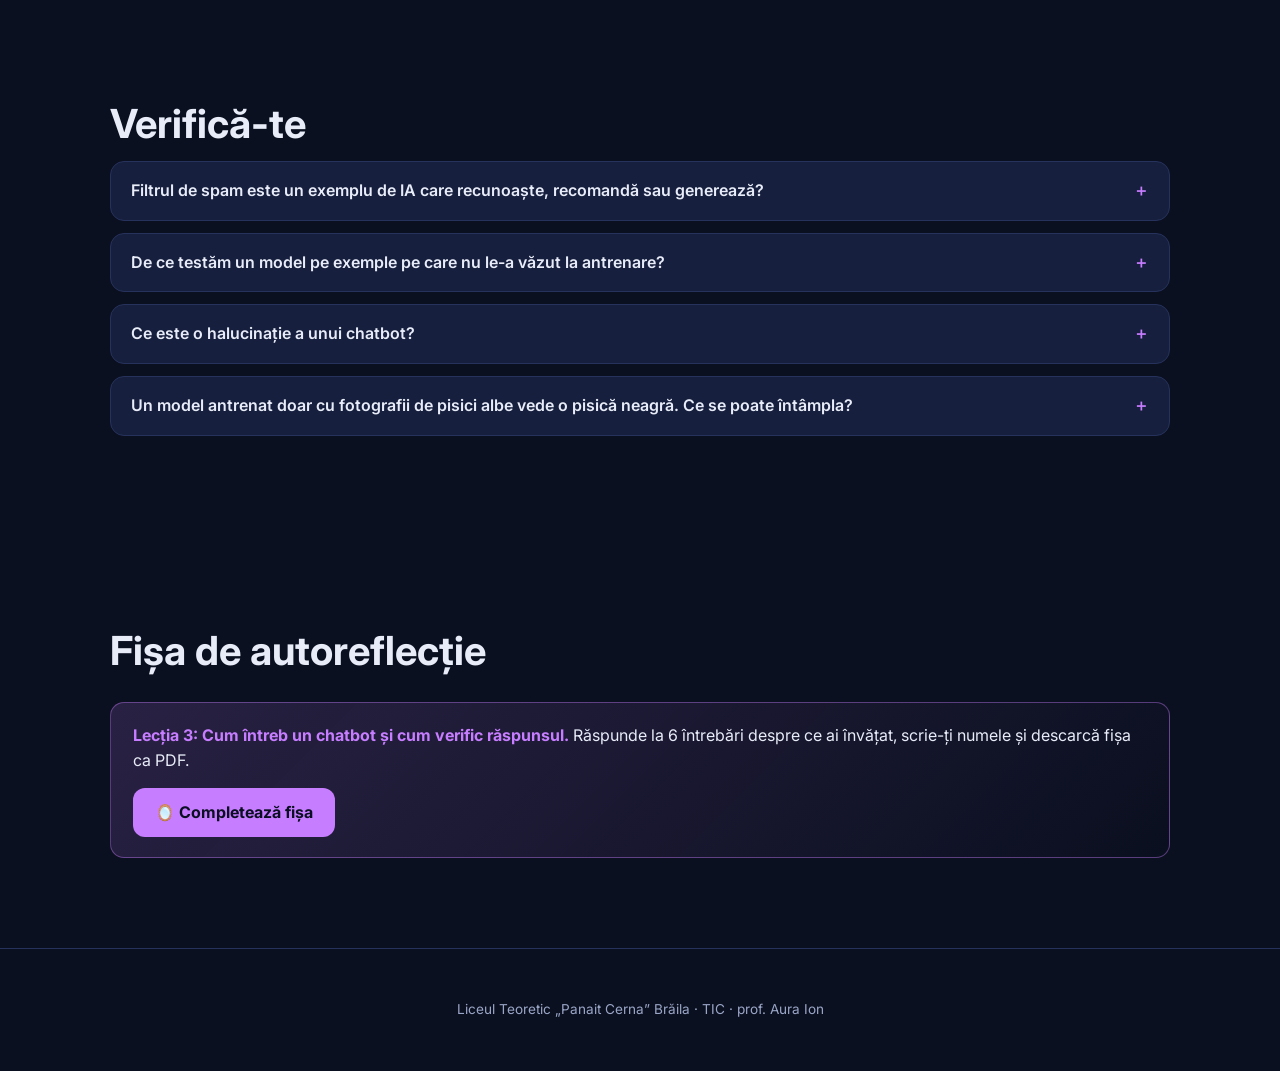
==== commit bd037788: "Adaugă linkuri spre fișa de autoreflecție (manual U2 și lecția IA) Co-Authored-By: Claude Opus 5.5 <" ====
--- a/lectii/ia/index.html
+++ b/lectii/ia/index.html
@@ -138,6 +138,12 @@
     <details class="q reveal"><summary>Ce este o halucinație a unui chatbot?</summary><p>Un răspuns inventat care sună convingător: date, citate sau surse care nu există. Se descoperă verificând în surse de încredere.</p></details>
     <details class="q reveal"><summary>Un model antrenat doar cu fotografii de pisici albe vede o pisică neagră. Ce se poate întâmpla?</summary><p>Poate să nu o recunoască drept pisică. Datele de antrenare nu au fost variate: este un exemplu de părtinire (bias).</p></details>
   </section>
+
+  <section class="block">
+    <h2 class="reveal">Fișa de autoreflecție</h2>
+    <div class="callout reveal"><b>Lecția 3: Cum întreb un chatbot și cum verific răspunsul.</b> Răspunde la 6 întrebări despre ce ai învățat, scrie-ți numele și descarcă fișa ca PDF.
+      <p style="margin-top:14px"><a href="fisa-autoreflectie.html" style="display:inline-block;padding:12px 22px;border-radius:12px;background:var(--accent);color:#0a0f22;font-weight:700;text-decoration:none">🪞 Completează fișa</a></p></div>
+  </section>
 </main>
 <footer>Liceul Teoretic „Panait Cerna” Brăila · TIC · prof. Aura Ion</footer>
 <script src="assets/scenes.js"></script>
